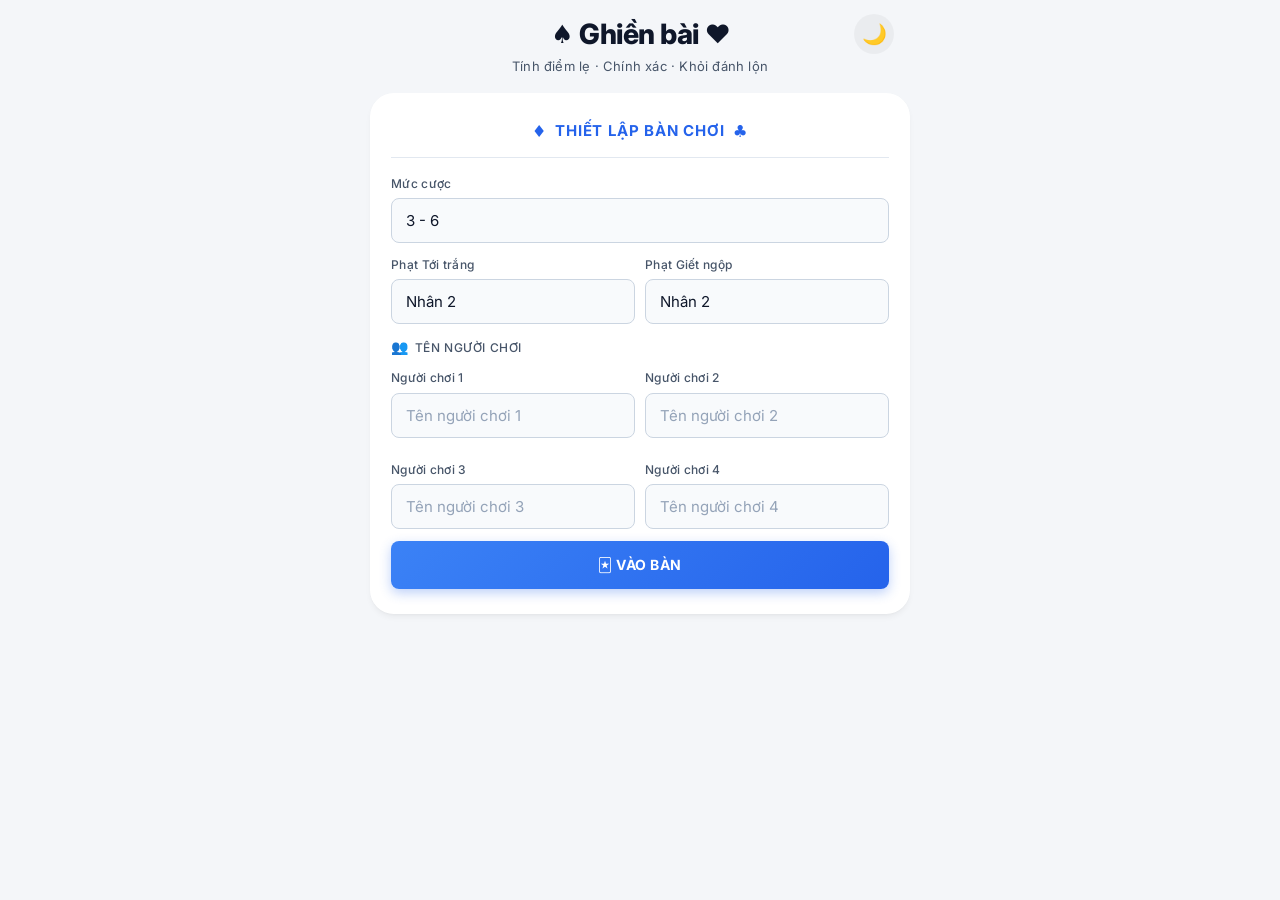
==== html/tienlen.html @ 28b3e419 "tai cau truc du an" ====
<!DOCTYPE html>
<html lang="vi">

<head>
    <meta charset="UTF-8">
    <meta name="viewport" content="width=device-width, initial-scale=1.0, maximum-scale=1.0, user-scalable=no">
    <meta name="description"
        content="Tiến Lên Score — Ứng dụng tính điểm Tiến Lên miền Nam nhanh, chính xác. Giao diện Material Design.">
    <meta name="theme-color" content="#f8f9fa">
    <meta name="apple-mobile-web-app-status-bar-style" content="default">
    <title>♠ Ghiền bài ♠</title>
    <!-- Google Fonts: Roboto -->
    <link rel="preconnect" href="https://fonts.googleapis.com">
    <link rel="preconnect" href="https://fonts.gstatic.com" crossorigin>
    <link href="https://fonts.googleapis.com/css2?family=Roboto:wght@400;500;700;900&display=swap" rel="stylesheet">
    <link rel="stylesheet" href="../css/style-tienlen.css">
</head>

<body>

    <!-- ===== TOAST NOTIFICATION CONTAINER ===== -->
    <div id="toastContainer" class="toast-container"></div>

    <!-- ===== STICKY MINI SCOREBOARD ===== -->
    <div id="miniScoreboard" class="mini-scoreboard hidden-mini">
        <div class="mini-score-inner" id="miniScoreInner"></div>
    </div>

    <main class="app">

        <!-- ===== HEADER ===== -->
        <header class="header">
            <div class="header-row">
                <h1>
                    <span class="logo-icon">♠️</span>
                    <span class="title-text">Ghiền bài</span>
                    <span class="logo-icon">♥️</span>
                </h1>
                <button id="themeToggle" class="theme-toggle-btn" aria-label="Đổi theme">
                    <span class="theme-icon">🌙</span>
                </button>
            </div>
            <p>Tính điểm lẹ · Chính xác · Khỏi đánh lộn</p>
        </header>

        <!-- ============================================
         TAB 1: THIẾT LẬP BÀN CHƠI
         ============================================ -->
        <div id="tabSetup" class="tab-panel active">
            <section class="card">
                <h2 class="card-title">
                    <span class="icon">♦️</span>
                    Thiết lập bàn chơi
                    <span class="icon">♣️</span>
                </h2>

                <!-- Mức cược -->
                <div class="form-group">
                    <label>Mức cược</label>
                    <select id="betSelect">
                        <option value="3-6">3 - 6</option>
                        <option value="4-8">4 - 8</option>
                        <option value="5-10">5 - 10</option>
                        <option value="10-20">10 - 20</option>
                        <option value="20-40">20 - 40</option>
                        <option value="custom">Tùy chỉnh</option>
                    </select>
                </div>

                <!-- Custom bet inputs -->
                <div id="customBetBox" class="custom-bet-box hidden">
                    <div class="input-grid">
                        <div class="form-group">
                            <label>Điểm thấp</label>
                            <input type="number" id="lowBetInput" placeholder="Ví dụ: 5">
                        </div>
                        <div class="form-group">
                            <label>Điểm cao</label>
                            <input type="number" id="highBetInput" placeholder="Ví dụ: 10">
                        </div>
                    </div>
                </div>

                <!-- Hệ số phạt -->
                <div class="input-grid">
                    <div class="form-group">
                        <label>Phạt Tới trắng</label>
                        <select id="toiTrangMultiplierSelect">
                            <option value="1">Nhân 1</option>
                            <option value="2" selected>Nhân 2</option>
                        </select>
                    </div>
                    <div class="form-group">
                        <label>Phạt Giết ngộp</label>
                        <select id="gietMultiplierSelect">
                            <option value="1">Nhân 1</option>
                            <option value="2" selected>Nhân 2</option>
                        </select>
                    </div>
                </div>

                <!-- Tên người chơi -->
                <div class="section-label">
                    <span class="icon">👥</span> Tên người chơi
                </div>
                <div class="player-inputs">
                    <div class="form-group">
                        <label>Người chơi 1</label>
                        <input type="text" id="player1" placeholder="Tên người chơi 1">
                    </div>
                    <div class="form-group">
                        <label>Người chơi 2</label>
                        <input type="text" id="player2" placeholder="Tên người chơi 2">
                    </div>
                    <div class="form-group">
                        <label>Người chơi 3</label>
                        <input type="text" id="player3" placeholder="Tên người chơi 3">
                    </div>
                    <div class="form-group">
                        <label>Người chơi 4</label>
                        <input type="text" id="player4" placeholder="Tên người chơi 4">
                    </div>
                </div>

                <button id="startBtn" class="btn main-btn">🃏 Vào Bàn</button>
            </section>
        </div>

        <!-- ============================================
         TAB 2: GHI ĐIỂM & CHẶT CHÉM
         ============================================ -->
        <div id="tabGame" class="tab-panel">

            <!-- Bảng tổng điểm -->
            <section class="card" id="scoreSection">
                <div class="score-header">
                    <h2 class="card-title">
                        <span class="icon">🏆</span> Bảng Tổng Điểm
                    </h2>
                    <div class="score-header-actions" style="display: flex; gap: 8px; align-items: center;">
                        <span id="currentBetText" class="bet-badge"></span>
                        <button class="icon-btn settings-btn" onclick="openModal('modalSettings')"
                            aria-label="Cài đặt điểm"
                            style="background:none;border:none;font-size:20px;cursor:pointer;">⚙️</button>
                    </div>
                </div>
                <div id="scoreBoard" class="score-board"></div>
                <div class="total-score">
                    Quỹ bàn (Check lỗi): <span id="totalScoreText">0</span>
                </div>
            </section>

            <!-- Chọn thứ hạng -->
            <section class="card" id="gameSection">
                <h2 class="card-title">
                    <span class="icon">🎯</span> Chọn kết quả
                </h2>
                <div id="rankArea" class="rank-area"></div>

                <!-- Tùy chọn chặt chém (Quick Actions) -->
                <div class="quick-actions-row">
                    <button type="button" class="btn quick-btn" onclick="openModal('modalCut')">🗡️ Chặt</button>
                    <button type="button" class="btn quick-btn" onclick="openModal('modalRotten')">💩 Thúi</button>
                    <button type="button" class="btn quick-btn" onclick="openModal('modalStack')">⚡ Chồng</button>
                </div>

                <div class="action-lists-container">
                    <div id="pigList" class="action-list"></div>
                    <div id="rottenPigList" class="action-list"></div>
                    <div id="stackList" class="action-list"></div>
                </div>

                <!-- Nút hành động chính -->
                <div class="main-actions">
                    <button id="calculateBtn" class="btn main-btn">✅ Chốt Bàn Này</button>
                    <button id="clearRoundBtn" class="btn light-btn">🔄 Xóa làm lại</button>
                </div>
            </section>
        </div>

        <!-- ============================================
         TAB 3: LỊCH SỬ & THỐNG KÊ
         ============================================ -->
        <div id="tabHistory" class="tab-panel">
            <section class="card">
                <h2 class="card-title">
                    <span class="icon">📊</span> Lịch sử & Thống kê
                </h2>

                <!-- Stats summary -->
                <div id="statsSummary" class="stats-summary">
                    <div class="stat-item">
                        <div class="stat-value" id="statsRounds">0</div>
                        <div class="stat-label">Ván đã chơi</div>
                    </div>
                    <div class="stat-item">
                        <div class="stat-value" id="statsTotal">0</div>
                        <div class="stat-label">Quỹ bàn</div>
                    </div>
                </div>

                <div id="historyList"></div>
            </section>

            <!-- Nút kết thúc ván -->
            <button id="resetBtn" class="btn danger-btn">⚠️ Kết thúc — Chơi lại từ đầu</button>
        </div>

    </main>

    <!-- ============================================
         MODALS
         ============================================ -->
    <!-- Modal Chặt Heo -->
    <div id="modalCut" class="modal-overlay" onclick="closeModalOutside(event, 'modalCut')">
        <div class="modal-content">
            <div class="modal-header">
                <h3>🗡️ Chặt heo</h3>
                <button class="close-modal-btn" onclick="closeModal('modalCut')">&times;</button>
            </div>
            <div class="modal-body">
                <div class="form-group">
                    <label>Người chặt</label>
                    <select id="cutterSelect"></select>
                </div>
                <div class="form-group">
                    <label>Người bị chặt</label>
                    <select id="victimSelect"></select>
                </div>
                <div class="form-group">
                    <label>Loại heo bị chặt</label>
                    <select id="pigTypeSelect">
                        <option value="black">Heo đen</option>
                        <option value="red">Heo đỏ</option>
                    </select>
                </div>
                <button id="addPigBtn" class="btn action-btn">Thêm chặt heo</button>
            </div>
        </div>
    </div>

    <!-- Modal Thúi Heo -->
    <div id="modalRotten" class="modal-overlay" onclick="closeModalOutside(event, 'modalRotten')">
        <div class="modal-content">
            <div class="modal-header">
                <h3>💩 Thúi heo</h3>
                <button class="close-modal-btn" onclick="closeModal('modalRotten')">&times;</button>
            </div>
            <div class="modal-body">
                <div class="input-grid">
                    <div class="form-group">
                        <label>Người ăn tiền</label>
                        <select id="rottenWinnerSelect"></select>
                    </div>
                    <div class="form-group">
                        <label>Người thúi</label>
                        <select id="rottenVictimSelect"></select>
                    </div>
                </div>
                <div class="input-grid" style="grid-template-columns: repeat(3, 1fr);">
                    <div class="form-group">
                        <label>Heo đen</label>
                        <select id="rottenBlackInput">
                            <option value="0">0</option>
                            <option value="1">1</option>
                            <option value="2">2</option>
                            <option value="3">3</option>
                            <option value="4">4</option>
                        </select>
                    </div>
                    <div class="form-group">
                        <label>Heo đỏ</label>
                        <select id="rottenRedInput">
                            <option value="0">0</option>
                            <option value="1">1</option>
                            <option value="2">2</option>
                            <option value="3">3</option>
                            <option value="4">4</option>
                        </select>
                    </div>
                    <div class="form-group">
                        <label>3 đôi thông</label>
                        <select id="rottenTriplePairInput">
                            <option value="0">0</option>
                            <option value="1">1</option>
                            <option value="2">2</option>
                            <option value="3">3</option>
                            <option value="4">4</option>
                        </select>
                    </div>
                </div>
                <button id="addRottenPigBtn" class="btn action-btn">Thêm thúi heo</button>
            </div>
        </div>
    </div>

    <!-- Modal Chặt Chồng -->
    <div id="modalStack" class="modal-overlay" onclick="closeModalOutside(event, 'modalStack')">
        <div class="modal-content">
            <div class="modal-header">
                <h3>⚡ Chặt chồng</h3>
                <button class="close-modal-btn" onclick="closeModal('modalStack')">&times;</button>
            </div>
            <div class="modal-body">
                <div class="form-group">
                    <label>Người chồng</label>
                    <select id="stackerSelect"></select>
                </div>
                <div class="form-group">
                    <label>Người bị chồng (nạn nhân cũ)</label>
                    <select id="stackVictimSelect"></select>
                </div>
                <button id="addStackBtn" class="btn action-btn">Thêm chặt chồng</button>
            </div>
        </div>
    </div>

    <!-- Modal Cài Đặt (Đổi cược, Cộng trừ điểm) -->
    <div id="modalSettings" class="modal-overlay" onclick="closeModalOutside(event, 'modalSettings')">
        <div class="modal-content">
            <div class="modal-header">
                <h3>⚙️ Tùy chỉnh ván đấu</h3>
                <button class="close-modal-btn" onclick="closeModal('modalSettings')">&times;</button>
            </div>
            <div class="modal-body">
                <!-- Thay đổi mức cược -->
                <div class="bet-changer-title">💰 Thay đổi mức cược</div>
                <div class="bet-changer-grid">
                    <div class="form-group">
                        <select id="ingameBetSelect">
                            <option value="3-6">3 - 6</option>
                            <option value="4-8">4 - 8</option>
                            <option value="5-10">5 - 10</option>
                            <option value="10-20">10 - 20</option>
                            <option value="20-40">20 - 40</option>
                            <option value="custom">Tùy chỉnh</option>
                        </select>
                    </div>
                    <button id="ingameBetApplyBtn" class="bet-change-btn">Áp dụng</button>
                </div>
                <div id="ingameCustomBetBox" class="custom-bet-box hidden">
                    <div class="input-grid">
                        <div class="form-group">
                            <label>Điểm thấp</label>
                            <input type="number" id="ingameLowBet" placeholder="Ví dụ: 5">
                        </div>
                        <div class="form-group">
                            <label>Điểm cao</label>
                            <input type="number" id="ingameHighBet" placeholder="Ví dụ: 10">
                        </div>
                    </div>
                </div>

                <hr class="divider">

                <!-- Cộng/Trừ điểm thủ công -->
                <div class="bet-changer-title">🔢 Cộng/Trừ điểm thủ công</div>
                <div class="input-grid">
                    <div class="form-group">
                        <label>Người chơi</label>
                        <select id="manualPlayerSelect"></select>
                    </div>
                    <div class="form-group">
                        <label>Số điểm (+ hoặc -)</label>
                        <input type="number" id="manualPointInput" placeholder="VD: 5 hoặc -5">
                    </div>
                </div>
                <button id="manualAdjustBtn" class="btn action-btn">Cập nhật điểm</button>
            </div>
        </div>
    </div>

    <!-- ===== BOTTOM NAVIGATION ===== -->
    <nav id="bottomNav" class="bottom-nav">
        <div class="nav-inner">
            <button class="nav-tab" data-tab="tabSetup" id="navSetup">
                <span class="nav-icon">⚙️</span>
                <span class="nav-label">Thiết lập</span>
            </button>
            <button class="nav-tab active" data-tab="tabGame" id="navGame">
                <span class="nav-icon">🎮</span>
                <span class="nav-label">Ghi điểm</span>
            </button>
            <button class="nav-tab" data-tab="tabHistory" id="navHistory">
                <span class="nav-icon">📊</span>
                <span class="nav-label">Lịch sử</span>
            </button>
        </div>
    </nav>

    <!-- Hidden message box for backwards compatibility -->
    <div id="messageBox" class="message-box"></div>

    <!-- ===== SCRIPTS ===== -->
    <script src="../js/script-tienlen.js"></script>
</body>

</html>
---- css/style-tienlen.css ----
﻿@import url('https://fonts.googleapis.com/css2?family=Inter:wght@400;500;600;700;800&display=swap');

/* ========================================================
   THEME: PREMIUM GLASSMORPHISM & GRADIENTS
   ======================================================== */

/* =========================================================
   CSS CUSTOM PROPERTIES â€” LIGHT MODE (Default)
   ========================================================= */
:root {
    /* === Premium Accent Colors === */
    --blue: #2563eb;
    --blue-rgb: 37, 99, 235;
    --green: #10b981;
    --green-rgb: 16, 185, 129;
    --red: #ef4444;
    --red-rgb: 239, 68, 68;
    --yellow: #f59e0b;
    --yellow-rgb: 245, 158, 11;

    /* === Gradients === */
    --gradient-primary: linear-gradient(135deg, #3b82f6 0%, #2563eb 100%);
    --gradient-success: linear-gradient(135deg, #34d399 0%, #10b981 100%);
    --gradient-danger: linear-gradient(135deg, #f87171 0%, #ef4444 100%);
    --gradient-warning: linear-gradient(135deg, #fbbf24 0%, #f59e0b 100%);

    /* === Surfaces â€” Light Mode === */
    --bg-body: #f4f6f9;
    --bg-card: #ffffff;
    --bg-input: #f8fafc;
    --bg-elevated: #ffffff;
    --bg-hover: rgba(0, 0, 0, 0.04);
    --bg-glass: rgba(255, 255, 255, 0.85);

    /* === Text â€” Light Mode === */
    --text-primary: #0f172a;
    --text-secondary: #475569;
    --text-muted: #94a3b8;
    --text-on-primary: #ffffff;

    /* === Borders â€” Light Mode === */
    --border-subtle: #e2e8f0;
    --border-default: #cbd5e1;
    --border-card: #94a3b8;
    --border-glass: rgba(255, 255, 255, 0.6);

    /* === Shadows â€” Light Mode (Multi-layered) === */
    --shadow-card: 0 4px 6px -1px rgba(0, 0, 0, 0.05), 0 2px 4px -2px rgba(0, 0, 0, 0.05);
    --shadow-card-hover: 0 10px 15px -3px rgba(0, 0, 0, 0.08), 0 4px 6px -4px rgba(0, 0, 0, 0.05);
    --shadow-elevated: 0 20px 25px -5px rgba(0, 0, 0, 0.1), 0 8px 10px -6px rgba(0, 0, 0, 0.1);
    --shadow-nav: 0 -4px 6px -1px rgba(0, 0, 0, 0.05);

    /* === Spacing & Radius === */
    --radius-xl: 24px;
    --radius-lg: 16px;
    --radius-md: 12px;
    --radius-sm: 8px;
    --radius-pill: 9999px;

    /* === Motion === */
    --transition: 0.25s cubic-bezier(0.16, 1, 0.3, 1);
    --transition-theme: 0.5s cubic-bezier(0.16, 1, 0.3, 1);
    --bounce: 0.5s cubic-bezier(0.34, 1.56, 0.64, 1);

    /* === Navigation === */
    --nav-height: 64px;
}

/* =========================================================
   CSS CUSTOM PROPERTIES â€” DARK MODE
   ========================================================= */
[data-theme="dark"] {
    --bg-body: #000000;
    --bg-card: rgba(20, 20, 20, 0.7);
    --bg-input: rgba(30, 30, 30, 0.6);
    --bg-elevated: rgba(26, 26, 26, 0.9);
    --bg-hover: rgba(255, 255, 255, 0.06);
    --bg-glass: rgba(0, 0, 0, 0.75);

    --text-primary: #f8fafc;
    --text-secondary: #94a3b8;
    --text-muted: #64748b;
    --text-on-primary: #ffffff;

    --border-subtle: rgba(255, 255, 255, 0.08);
    --border-default: rgba(255, 255, 255, 0.15);
    --border-card: rgba(255, 255, 255, 0.35);
    --border-glass: rgba(255, 255, 255, 0.15);

    --shadow-card: 0 4px 6px -1px rgba(0, 0, 0, 0.7), 0 2px 4px -2px rgba(0, 0, 0, 0.7);
    --shadow-card-hover: 0 10px 15px -3px rgba(0, 0, 0, 0.8), 0 4px 6px -4px rgba(0, 0, 0, 0.8);
    --shadow-elevated: 0 20px 25px -5px rgba(0, 0, 0, 0.8), 0 8px 10px -6px rgba(0, 0, 0, 0.8);
    --shadow-nav: 0 -4px 6px -1px rgba(0, 0, 0, 0.6);
}

/* =========================================================
   RESET & BASE
   ========================================================= */
*,
*::before,
*::after {
    margin: 0;
    padding: 0;
    box-sizing: border-box;
}

html {
    scroll-behavior: smooth;
    -webkit-tap-highlight-color: transparent;
}

body {
    font-family: 'Inter', system-ui, -apple-system, sans-serif;
    background-color: var(--bg-body);
    color: var(--text-primary);
    min-height: 100vh;
    min-height: 100dvh;
    line-height: 1.6;
    overflow-x: hidden;
    position: relative;
    transition: background-color var(--transition-theme), color var(--transition-theme);
}

/* =========================================================
   MAIN APP CONTAINER
   ========================================================= */
.app {
    position: relative;
    z-index: 1;
    max-width: 520px;
    margin: 0 auto;
    padding: 0 16px;
    padding-bottom: calc(var(--nav-height) + 20px);
}

/* =========================================================
   HEADER
   ========================================================= */
.header {
    text-align: center;
    padding: 16px 16px;
    position: relative;
}

.header-row {
    display: flex;
    align-items: center;
    justify-content: center;
    position: relative;
}

.header h1 {
    font-size: clamp(20px, 5vw, 24px);
    font-weight: 800;
    letter-spacing: -0.5px;
    color: var(--text-primary);
    display: flex;
    align-items: center;
    justify-content: center;
    gap: 6px;
    line-height: 1.3;
    transition: color var(--transition-theme);
}

.header h1 .logo-icon {
    font-size: 0.9em;
}

.header h1 .title-text {
    color: var(--text-primary);
}

.header p {
    font-size: clamp(11px, 2.8vw, 13px);
    color: var(--text-secondary);
    margin-top: 4px;
    letter-spacing: 0.2px;
    transition: color var(--transition-theme);
}

/* --- Theme Toggle Button --- */
.theme-toggle-btn {
    position: absolute;
    right: 0;
    top: 50%;
    transform: translateY(-50%);
    width: 40px;
    height: 40px;
    border-radius: 50%;
    border: none;
    background: var(--bg-hover);
    cursor: pointer;
    display: flex;
    align-items: center;
    justify-content: center;
    transition: background-color var(--transition), transform var(--transition);
    -webkit-tap-highlight-color: transparent;
}

.theme-toggle-btn:hover {
    background: rgba(0, 0, 0, 0.08);
}

[data-theme="dark"] .theme-toggle-btn:hover {
    background: rgba(255, 255, 255, 0.10);
}

.theme-toggle-btn:active {
    transform: translateY(-50%) scale(0.90);
}

.theme-icon {
    font-size: 20px;
    line-height: 1;
}

/* =========================================================
   TAB PANELS
   ========================================================= */
.tab-panel {
    display: none;
    animation: tabFadeIn 0.3s ease-out both;
}

.tab-panel.active {
    display: block;
}

@keyframes tabFadeIn {
    from {
        opacity: 0;
        transform: translateY(8px);
    }

    to {
        opacity: 1;
        transform: translateY(0);
    }
}

/* =========================================================
   CARDS â€” Material Elevation
   ========================================================= */
.card {
    background: var(--bg-card);
    backdrop-filter: blur(16px);
    -webkit-backdrop-filter: blur(16px);
    border: 1px solid var(--border-glass);
    border-radius: var(--radius-xl);
    padding: 20px 16px;
    margin-bottom: 16px;
    box-shadow: var(--shadow-card);
    transition: background-color var(--transition-theme),
        border-color var(--transition-theme),
        box-shadow var(--transition),
        transform var(--transition);
}

.card:hover {
    box-shadow: var(--shadow-card-hover);
}

.card-title {
    font-size: clamp(13px, 3.5vw, 15px);
    color: var(--blue);
    margin-bottom: 16px;
    font-weight: 700;
    text-transform: uppercase;
    text-align: center;
    letter-spacing: 0.8px;
    border-bottom: 1px solid var(--border-subtle);
    padding-bottom: 12px;
    display: flex;
    align-items: center;
    justify-content: center;
    gap: 8px;
    transition: color var(--transition-theme), border-color var(--transition-theme);
}

.card-title .icon {
    font-size: 1.1em;
}

/* --- Section titles inside cards --- */
.section-label {
    font-size: 12px;
    font-weight: 500;
    color: var(--text-secondary);
    text-transform: uppercase;
    letter-spacing: 0.6px;
    margin-bottom: 10px;
    display: flex;
    align-items: center;
    gap: 6px;
    transition: color var(--transition-theme);
}

.section-label .icon {
    font-size: 14px;
}

/* =========================================================
   FORM CONTROLS â€” Clean & Minimal
   ========================================================= */
.form-group {
    display: flex;
    flex-direction: column;
    gap: 5px;
    margin-bottom: 12px;
    width: 100%;
}

label {
    font-size: 12px;
    font-weight: 500;
    color: var(--text-secondary);
    letter-spacing: 0.3px;
    transition: color var(--transition-theme);
}

input,
select {
    width: 100%;
    padding: 12px 14px;
    border: 1px solid var(--border-default);
    border-radius: var(--radius-sm);
    font-size: 15px;
    font-family: inherit;
    background: var(--bg-input);
    color: var(--text-primary);
    outline: none;
    transition: all var(--transition), background-color var(--transition-theme),
        color var(--transition-theme), border-color var(--transition-theme);
    -webkit-appearance: none;
    appearance: none;
}

option {
    background-color: var(--bg-card);
    color: var(--text-primary);
}

input:focus,
select:focus {
    border-color: var(--blue);
    box-shadow: 0 0 0 4px rgba(var(--blue-rgb), 0.15), 0 4px 12px rgba(0, 0, 0, 0.05);
    transform: translateY(-1px);
}

input::placeholder {
    color: var(--text-muted);
}

.input-grid {
    display: grid;
    gap: 10px;
    grid-template-columns: 1fr 1fr;
}

.player-inputs {
    display: grid;
    gap: 10px;
    grid-template-columns: 1fr 1fr;
    margin-top: 4px;
}

.hidden {
    display: none !important;
}

/* =========================================================
   BUTTON SYSTEM â€” Material Flat Buttons
   ========================================================= */
.btn {
    width: 100%;
    border: none;
    border-radius: var(--radius-sm);
    padding: 13px 16px;
    font-size: 14px;
    font-weight: 700;
    font-family: inherit;
    cursor: pointer;
    transition: all var(--transition);
    text-transform: uppercase;
    letter-spacing: 0.5px;
    position: relative;
    overflow: hidden;
    min-height: 48px;
    display: flex;
    align-items: center;
    justify-content: center;
    gap: 6px;
}

/* Material press effect */
.btn:active {
    transform: scale(0.98);
    opacity: 0.85;
}

/* Main Button â€” Premium Gradient */
.main-btn {
    background: var(--gradient-primary);
    color: #fff;
    box-shadow: 0 4px 12px rgba(var(--blue-rgb), 0.3);
    border: none;
}

.main-btn:hover {
    box-shadow: 0 6px 16px rgba(var(--blue-rgb), 0.4);
    transform: translateY(-2px);
}

.main-btn:active {
    transform: translateY(0) scale(0.98);
}

/* Action Button â€” Success Gradient */
.action-btn {
    background: var(--gradient-success);
    color: #fff;
    border: none;
    padding: 11px;
    margin-top: 5px;
    font-size: 13px;
    min-height: 42px;
    box-shadow: 0 4px 12px rgba(var(--green-rgb), 0.25);
    transition: all var(--transition);
}

.action-btn:hover {
    box-shadow: 0 6px 16px rgba(var(--green-rgb), 0.35);
    transform: translateY(-2px);
}

.action-btn:active {
    transform: translateY(0) scale(0.98);
}

/* Light Button â€” Ghost */
.light-btn {
    background: var(--bg-hover);
    color: var(--text-secondary);
    border: 1px solid var(--border-subtle);
    transition: all var(--transition), background-color var(--transition-theme),
        border-color var(--transition-theme), color var(--transition-theme);
}

.light-btn:hover {
    background: rgba(0, 0, 0, 0.06);
    color: var(--text-primary);
}

[data-theme="dark"] .light-btn:hover {
    background: rgba(255, 255, 255, 0.08);
}

/* Warning Button â€” Gradient */
.warning-btn {
    background: var(--gradient-warning);
    color: #fff;
    border: none;
    padding: 11px;
    box-shadow: 0 4px 12px rgba(var(--yellow-rgb), 0.3);
}

.warning-btn:hover {
    box-shadow: 0 6px 16px rgba(var(--yellow-rgb), 0.4);
    transform: translateY(-2px);
}

.warning-btn:active {
    transform: translateY(0) scale(0.98);
}

/* Danger Button â€” Gradient */
.danger-btn {
    background: var(--gradient-danger);
    color: #fff;
    border: none;
    box-shadow: 0 4px 12px rgba(var(--red-rgb), 0.3);
}

.danger-btn:hover {
    box-shadow: 0 6px 16px rgba(var(--red-rgb), 0.4);
    transform: translateY(-2px);
}

.danger-btn:active {
    transform: translateY(0) scale(0.98);
}

/* =========================================================
   BOTTOM NAVIGATION â€” Material Bottom Nav
   ========================================================= */
.bottom-nav {
    position: fixed;
    bottom: 0;
    left: 0;
    right: 0;
    z-index: 1000;
    background: var(--bg-glass);
    backdrop-filter: blur(20px);
    -webkit-backdrop-filter: blur(20px);
    border-top: 1px solid var(--border-glass);
    display: none;
    height: var(--nav-height);
    padding-bottom: env(safe-area-inset-bottom, 0px);
    box-shadow: var(--shadow-nav);
    transition: background-color var(--transition-theme),
        border-color var(--transition-theme),
        box-shadow var(--transition-theme);
}

.bottom-nav.visible {
    display: flex;
    flex-direction: column;
}

.bottom-nav .nav-inner {
    display: flex;
    justify-content: space-around;
    align-items: center;
    height: 100%;
    max-width: 520px;
    margin: 0 auto;
    padding: 0 8px;
}

.nav-tab {
    display: flex;
    flex-direction: column;
    align-items: center;
    justify-content: center;
    gap: 2px;
    padding: 8px 20px;
    border: none;
    background: transparent;
    color: var(--text-muted);
    font-family: inherit;
    font-size: 11px;
    font-weight: 500;
    letter-spacing: 0.3px;
    cursor: pointer;
    transition: all var(--transition), color var(--transition-theme);
    position: relative;
    border-radius: var(--radius-md);
    min-width: 72px;
    -webkit-tap-highlight-color: transparent;
}

.nav-tab .nav-icon {
    font-size: 20px;
    transition: transform var(--bounce);
    line-height: 1;
}

.nav-tab .nav-label {
    text-transform: uppercase;
    transition: color var(--transition-theme);
}

.nav-tab:active {
    transform: scale(0.92);
}

.nav-tab.active {
    color: var(--blue);
    font-weight: 700;
}

.nav-tab.active .nav-icon {
    transform: scale(1.1);
}

/* Active indicator â€” Material style */
.nav-tab::before {
    content: '';
    position: absolute;
    top: 4px;
    left: 50%;
    transform: translateX(-50%) scaleX(0);
    width: 32px;
    height: 3px;
    background: var(--blue);
    border-radius: 3px;
    transition: transform var(--bounce);
}

.nav-tab.active::before {
    transform: translateX(-50%) scaleX(1);
}

/* =========================================================
   SCOREBOARD
   ========================================================= */
.score-header {
    display: flex;
    justify-content: space-between;
    align-items: center;
    margin-bottom: 14px;
    flex-wrap: wrap;
    gap: 8px;
}

.score-header .card-title {
    border: none;
    margin: 0;
    padding: 0;
    flex: 1;
    text-align: left;
    justify-content: flex-start;
}

.bet-badge {
    background: rgba(var(--blue-rgb), 0.08);
    color: var(--blue);
    border: 1px solid rgba(var(--blue-rgb), 0.20);
    font-weight: 700;
    padding: 5px 14px;
    border-radius: var(--radius-pill);
    font-size: 11px;
    letter-spacing: 0.3px;
    white-space: nowrap;
    transition: background-color var(--transition-theme), border-color var(--transition-theme);
}

.score-board {
    display: grid;
    grid-template-columns: repeat(2, 1fr);
    gap: 10px;
}

.player-score {
    background: var(--bg-elevated);
    border-radius: var(--radius-md);
    padding: 14px 10px;
    text-align: center;
    border: 1px solid var(--border-subtle);
    transition: all var(--transition), background-color var(--transition-theme),
        border-color var(--transition-theme);
    position: relative;
    overflow: hidden;
}

.player-score:hover {
    transform: translateY(-2px);
    box-shadow: var(--shadow-elevated);
}

.player-score .name {
    font-weight: 500;
    font-size: 11px;
    margin-bottom: 4px;
    color: var(--text-secondary);
    text-transform: uppercase;
    letter-spacing: 0.3px;
    white-space: nowrap;
    overflow: hidden;
    text-overflow: ellipsis;
    transition: color var(--transition-theme);
}

.player-score .point {
    font-size: clamp(24px, 7vw, 32px);
    font-weight: 900;
    transition: all 0.3s ease;
    font-variant-numeric: tabular-nums;
}

/* Score Pop Animation */
@keyframes scorePop {
    0% {
        transform: scale(1);
    }

    30% {
        transform: scale(1.15);
    }

    100% {
        transform: scale(1);
    }
}

@keyframes scoreFlashGreen {
    0% {
        background-color: rgba(var(--green-rgb), 0.15);
    }

    100% {
        background-color: transparent;
    }
}

@keyframes scoreFlashRed {
    0% {
        background-color: rgba(var(--red-rgb), 0.15);
    }

    100% {
        background-color: transparent;
    }
}

.player-score.score-pop .point {
    animation: scorePop 0.4s ease-out;
}

.player-score.flash-green {
    animation: scoreFlashGreen 0.5s ease-out;
}

.player-score.flash-red {
    animation: scoreFlashRed 0.5s ease-out;
}

/* Score Colors */
.text-win {
    color: var(--green);
}

.text-lose {
    color: var(--red);
}

.text-neutral {
    color: var(--text-muted);
}

.total-score {
    text-align: center;
    font-size: 12px;
    font-weight: 500;
    color: var(--text-muted);
    margin-top: 12px;
    padding-top: 10px;
    border-top: 1px solid var(--border-subtle);
    letter-spacing: 0.2px;
    transition: color var(--transition-theme), border-color var(--transition-theme);
}

/* =========================================================
   RANK AREA â€” 1 Player Per Row, Mobile-Optimized
   ========================================================= */
.hint {
    color: var(--text-secondary);
    font-size: 13px;
    text-align: center;
    margin-bottom: 14px;
    font-weight: 400;
    transition: color var(--transition-theme);
}

.rank-area {
    display: flex;
    flex-direction: column;
    gap: 10px;
}

.player-card {
    background: var(--bg-elevated);
    border-radius: var(--radius-md);
    padding: 14px;
    border: 1px solid var(--border-card);
    transition: border-color var(--transition), box-shadow var(--transition),
        background-color var(--transition-theme);
}

/* Removed player colors */

.player-card:hover {
    box-shadow: 0 2px 8px rgba(0, 0, 0, 0.06);
}

[data-theme="dark"] .player-card:hover {
    box-shadow: 0 2px 8px rgba(0, 0, 0, 0.20);
}

.player-name {
    font-weight: 700;
    font-size: 13px;
    margin-bottom: 10px;
    color: var(--text-primary);
    text-transform: uppercase;
    letter-spacing: 0.4px;
    white-space: nowrap;
    overflow: hidden;
    text-overflow: ellipsis;
    transition: color var(--transition-theme);
    display: flex;
    align-items: center;
}

.player-number {
    display: inline-flex;
    align-items: center;
    justify-content: center;
    width: 22px;
    height: 22px;
    background: var(--bg-hover);
    color: var(--text-secondary);
    border: 1px solid var(--border-default);
    border-radius: 50%;
    font-size: 11px;
    margin-right: 8px;
    font-weight: 800;
    flex-shrink: 0;
}

/* Main rank buttons: 4 columns */
.rank-buttons-main {
    display: grid;
    grid-template-columns: repeat(4, 1fr);
    gap: 6px;
    margin-bottom: 6px;
}

/* Extra rank buttons: 3 columns */
.rank-buttons-extra {
    display: grid;
    grid-template-columns: repeat(3, 1fr);
    gap: 6px;
}

.rank-btn {
    background: var(--bg-card);
    border: 1.5px solid var(--border-default);
    color: var(--text-secondary);
    border-radius: var(--radius-sm);
    padding: 10px 4px;
    font-size: 12px;
    font-weight: 500;
    font-family: inherit;
    cursor: pointer;
    transition: all var(--transition), background-color var(--transition-theme),
        color var(--transition-theme), border-color var(--transition-theme);
    text-align: center;
    position: relative;
    overflow: hidden;
    line-height: 1.2;
    min-height: 42px;
    display: flex;
    align-items: center;
    justify-content: center;
}

.rank-btn:hover {
    background: var(--bg-hover);
    color: var(--text-primary);
}

/* Material press */
.rank-btn:active {
    transform: scale(0.96);
}

/* --- Active States â€” Material Tinted Fill --- */

/* Nháº¥t, NhĂ¬, Ba â†’ Google Green tint */
.rank-btn.active {
    background: rgba(var(--green-rgb), 0.10);
    color: var(--green);
    border-color: var(--green);
    font-weight: 700;
}

[data-theme="dark"] .rank-btn.active {
    background: rgba(var(--green-rgb), 0.15);
}

/* Bá»‹ Giáº¿t â†’ Google Red tint */
.bi-giet-btn.active {
    background: rgba(var(--red-rgb), 0.10);
    color: var(--red);
    border-color: var(--red);
    font-weight: 700;
}

[data-theme="dark"] .bi-giet-btn.active {
    background: rgba(var(--red-rgb), 0.15);
}

/* HĂ²a â†’ Google Blue tint */
.hoa-btn.active {
    background: rgba(var(--blue-rgb), 0.08);
    color: var(--blue);
    border-color: var(--blue);
    font-weight: 700;
}

[data-theme="dark"] .hoa-btn.active {
    background: rgba(var(--blue-rgb), 0.15);
}

/* Tá»›i tráº¯ng â€” subtle yellow */
.toi-trang-btn {
    border-color: var(--border-default);
    color: var(--text-muted);
}

.toi-trang-btn:hover {
    color: #e37400;
    border-color: rgba(var(--yellow-rgb), 0.40);
    background: rgba(var(--yellow-rgb), 0.04);
}

/* Tá»›i tráº¯ng Active â€” Google Yellow tint */
.toi-trang-btn.active-gold {
    background: rgba(var(--yellow-rgb), 0.12);
    color: #e37400;
    border-color: var(--yellow);
    font-weight: 700;
}

[data-theme="dark"] .toi-trang-btn.active-gold {
    background: rgba(var(--yellow-rgb), 0.18);
    color: var(--yellow);
}

/* Legacy .rank-buttons fallback */
.rank-buttons {
    display: grid;
    grid-template-columns: repeat(4, 1fr);
    gap: 5px;
}

.rank-btn.full-width {
    grid-column: span 2;
}

/* =========================================================
   EXPANDABLE SECTIONS (DETAILS/ACCORDION)
   ========================================================= */
.extra-box {
    margin-top: 14px;
    border: 1px solid var(--border-subtle);
    border-radius: var(--radius-md);
    overflow: hidden;
    transition: border-color var(--transition-theme);
}

.extra-box>summary {
    background: var(--bg-elevated);
    padding: 13px 14px;
    font-weight: 700;
    color: var(--blue);
    cursor: pointer;
    list-style: none;
    user-select: none;
    font-size: 13px;
    transition: all var(--transition), background-color var(--transition-theme), color var(--transition-theme);
    letter-spacing: 0.2px;
    display: flex;
    align-items: center;
    gap: 8px;
}

.extra-box>summary:hover {
    background: var(--bg-hover);
}

.extra-box>summary::-webkit-details-marker {
    display: none;
}

.extra-box>summary::marker {
    content: '';
}

.extra-box>summary::after {
    content: "â–¼";
    margin-left: auto;
    font-size: 10px;
    color: var(--text-muted);
    transition: transform var(--transition), color var(--transition-theme);
}

.extra-box[open]>summary::after {
    transform: rotate(180deg);
}



.mini-box {
    border-top: 1px solid var(--border-subtle);
    background: var(--bg-card);
    transition: background-color var(--transition-theme), border-color var(--transition-theme);
}

.mini-box summary {
    padding: 14px 16px;
    font-weight: 700;
    cursor: pointer;
    list-style: none;
    color: var(--text-primary);
    font-size: 13px;
    transition: all var(--transition), color var(--transition-theme);
    display: flex;
    align-items: center;
    gap: 8px;
}

.mini-box summary::-webkit-details-marker {
    display: none;
}

.mini-box summary::marker {
    content: '';
}

.mini-box summary:hover {
    background: var(--bg-hover);
}

.mini-box summary::after {
    content: "+";
    margin-left: auto;
    color: var(--text-muted);
    font-weight: bold;
    font-size: 16px;
    transition: transform 0.3s var(--bounce), color var(--transition-theme);
}

.mini-box[open] summary::after {
    content: "âˆ’";
    transform: rotate(180deg);
}



.extra-content {
    padding: 14px 14px 16px;
    background: var(--bg-card);
    transition: background-color var(--transition-theme);
}

/* =========================================================
   ACTION LISTS
   ========================================================= */
.action-list {
    margin-top: 10px;
}

.action-empty {
    color: var(--text-muted);
    font-size: 12px;
    font-style: italic;
    text-align: center;
    padding: 6px 0;
    transition: color var(--transition-theme);
}

.action-item {
    background: var(--bg-elevated);
    border: 1px solid var(--border-subtle);
    border-radius: var(--radius-sm);
    padding: 10px 12px;
    font-size: 12px;
    margin-bottom: 6px;
    display: flex;
    justify-content: space-between;
    align-items: center;
    color: var(--text-secondary);
    transition: all var(--transition), background-color var(--transition-theme),
        border-color var(--transition-theme), color var(--transition-theme);
    animation: itemSlideIn 0.25s ease-out both;
    gap: 8px;
}

@keyframes itemSlideIn {
    from {
        opacity: 0;
        transform: translateX(-8px);
    }

    to {
        opacity: 1;
        transform: translateX(0);
    }
}

.action-item:hover {
    background: var(--bg-hover);
}

.action-item strong {
    color: var(--text-primary);
    transition: color var(--transition-theme);
}

.remove-btn {
    border: 1px solid rgba(var(--red-rgb), 0.25);
    background: rgba(var(--red-rgb), 0.06);
    color: var(--red);
    padding: 5px 12px;
    border-radius: var(--radius-sm);
    cursor: pointer;
    font-size: 11px;
    font-weight: bold;
    font-family: inherit;
    transition: all var(--transition);
    flex-shrink: 0;
    white-space: nowrap;
}

.remove-btn:hover {
    background: rgba(var(--red-rgb), 0.14);
}

.remove-btn:active {
    background: var(--red);
    color: #fff;
}

.main-actions {
    display: grid;
    gap: 10px;
    margin-top: 18px;
}

/* =========================================================
   TOAST NOTIFICATION
   ========================================================= */
.toast-container {
    position: fixed;
    top: 16px;
    left: 50%;
    transform: translateX(-50%);
    z-index: 2000;
    width: calc(100% - 32px);
    max-width: 460px;
    pointer-events: none;
    display: flex;
    flex-direction: column;
    gap: 8px;
}

.toast {
    pointer-events: auto;
    padding: 13px 18px;
    border-radius: var(--radius-sm);
    font-size: 13px;
    font-weight: 500;
    text-align: center;
    letter-spacing: 0.2px;
    animation: toastIn 0.35s var(--bounce) both;
    box-shadow: var(--shadow-elevated);
    position: relative;
    overflow: hidden;
}

.toast.toast-out {
    animation: toastOut 0.3s ease-in both;
}

@keyframes toastIn {
    from {
        opacity: 0;
        transform: translateY(-16px) scale(0.96);
    }

    to {
        opacity: 1;
        transform: translateY(0) scale(1);
    }
}

@keyframes toastOut {
    from {
        opacity: 1;
        transform: translateY(0) scale(1);
    }

    to {
        opacity: 0;
        transform: translateY(-10px) scale(0.96);
    }
}

.toast-success {
    background: var(--bg-card);
    color: var(--green);
    border: 1px solid rgba(var(--green-rgb), 0.25);
}

.toast-error {
    background: var(--bg-card);
    color: var(--red);
    border: 1px solid rgba(var(--red-rgb), 0.25);
}

.toast-warning {
    background: var(--bg-card);
    color: #e37400;
    border: 1px solid rgba(var(--yellow-rgb), 0.30);
}

[data-theme="dark"] .toast-warning {
    color: var(--yellow);
}

/* Keep old message-box for compatibility */
.message-box {
    display: none;
}

/* =========================================================
   HISTORY
   ========================================================= */
.history-item {
    background: var(--bg-elevated);
    border: 1px solid var(--border-card);
    border-radius: var(--radius-md);
    padding: 14px;
    margin-bottom: 10px;
    transition: all var(--transition), background-color var(--transition-theme),
        border-color var(--transition-theme);
}

.history-item:hover {
    box-shadow: var(--shadow-card);
}

.history-header {
    display: flex;
    justify-content: space-between;
    align-items: center;
    font-weight: 700;
    margin-bottom: 8px;
    padding-bottom: 8px;
    border-bottom: 1px solid var(--border-subtle);
    color: var(--blue);
    font-size: 13px;
    letter-spacing: 0.2px;
    transition: color var(--transition-theme), border-color var(--transition-theme);
}

.history-round-total {
    display: inline-flex;
    align-items: center;
    gap: 3px;
    font-size: 11px;
    font-weight: 700;
    padding: 3px 10px;
    border-radius: var(--radius-pill);
    background: rgba(var(--green-rgb), 0.08);
    border: 1px solid rgba(var(--green-rgb), 0.18);
    color: var(--green);
    letter-spacing: 0.2px;
}

.history-header-actions {
    display: flex;
    align-items: center;
    gap: 8px;
    flex-shrink: 0;
}

.history-delete-btn {
    width: 28px;
    height: 28px;
    border-radius: 50%;
    border: 1px solid rgba(var(--red-rgb), 0.20);
    background: rgba(var(--red-rgb), 0.04);
    color: var(--red);
    font-size: 12px;
    font-weight: 800;
    cursor: pointer;
    transition: all var(--transition);
    display: flex;
    align-items: center;
    justify-content: center;
    padding: 0;
    line-height: 1;
    opacity: 0.5;
}

.history-delete-btn:hover {
    opacity: 1;
    background: rgba(var(--red-rgb), 0.12);
    border-color: rgba(var(--red-rgb), 0.35);
    transform: scale(1.1);
}

.history-delete-btn:active {
    background: var(--red);
    color: #fff;
    transform: scale(0.9);
}

.history-player-name {
    display: flex;
    align-items: center;
}

.history-rank-badge {
    display: inline-block;
    padding: 2px 6px;
    margin-left: 6px;
    font-size: 10px;
    font-weight: 700;
    border-radius: var(--radius-sm);
    text-transform: uppercase;
    background: var(--bg-input);
    color: var(--text-secondary);
}

.history-rank-badge.rank-nhat {
    background: rgba(var(--blue-rgb), 0.1);
    color: var(--blue);
}

.history-rank-badge.rank-nhi {
    background: rgba(var(--green-rgb), 0.1);
    color: var(--green);
}

.history-rank-badge.rank-ba {
    background: rgba(var(--yellow-rgb), 0.15);
    color: #b28900;
}

.history-rank-badge.rank-bet {
    background: rgba(var(--red-rgb), 0.1);
    color: var(--red);
}

.history-rank-badge.rank-toi_trang {
    background: rgba(var(--yellow-rgb), 0.15);
    color: #b28900;
}

.history-rank-badge.rank-bi_giet {
    background: rgba(var(--red-rgb), 0.1);
    color: var(--red);
}

[data-theme="dark"] .history-rank-badge.rank-toi_trang,
[data-theme="dark"] .history-rank-badge.rank-ba {
    color: var(--yellow);
}

.history-actions-box {
    margin-bottom: 8px;
    padding: 8px;
    background: var(--bg-body);
    border-radius: var(--radius-sm);
    font-size: 12px;
    color: var(--text-secondary);
    border: 1px dashed var(--border-subtle);
}

.history-actions-box div {
    margin-bottom: 4px;
}

.history-actions-box div:last-child {
    margin-bottom: 0;
}

.history-actions-box strong {
    color: var(--text-primary);
}

.history-detail {
    font-size: 12px;
    color: var(--text-secondary);
    margin-bottom: 8px;
    line-height: 1.5;
    transition: color var(--transition-theme);
}

.history-bet-info {
    font-size: 11px;
    color: var(--blue);
    opacity: 0.7;
    margin-top: 2px;
}

.history-scores {
    display: grid;
    grid-template-columns: repeat(2, 1fr);
    gap: 5px;
}

.history-score-row {
    display: flex;
    justify-content: space-between;
    align-items: center;
    font-size: 12px;
    padding: 7px 10px;
    background: var(--bg-card);
    border-radius: var(--radius-sm);
    border: 1px solid var(--border-subtle);
    transition: background-color var(--transition-theme), border-color var(--transition-theme);
}

.history-score-row span {
    font-weight: 500;
    color: var(--text-primary);
    font-size: 11px;
    transition: color var(--transition-theme);
}

.history-score-row strong {
    font-weight: 900;
    font-variant-numeric: tabular-nums;
    font-size: 14px;
}

.history-cumulative {
    display: grid;
    grid-template-columns: repeat(4, 1fr);
    gap: 5px;
    margin-top: 8px;
    padding-top: 8px;
    border-top: 1px dashed var(--border-subtle);
    transition: border-color var(--transition-theme);
}

.history-cum-item {
    text-align: center;
    font-size: 10px;
    color: var(--text-muted);
    line-height: 1.4;
    transition: color var(--transition-theme);
}

.history-cum-item .cum-name {
    display: block;
    font-weight: 500;
    text-transform: uppercase;
    letter-spacing: 0.2px;
    margin-bottom: 2px;
    white-space: nowrap;
    overflow: hidden;
    text-overflow: ellipsis;
}

.history-cum-item .cum-point {
    font-weight: 900;
    font-size: 13px;
    font-variant-numeric: tabular-nums;
}

/* History empty state */
.history-empty {
    text-align: center;
    padding: 40px 20px;
    color: var(--text-muted);
}

.history-empty .empty-icon {
    font-size: 48px;
    margin-bottom: 12px;
    opacity: 0.3;
}

.history-empty p {
    font-size: 13px;
    font-weight: 500;
}

/* =========================================================
   BET CHANGER (in-game)
   ========================================================= */
.bet-changer {
    margin-top: 12px;
    border-top: 1px solid var(--border-subtle);
    padding-top: 12px;
}

.bet-changer-title {
    font-size: 12px;
    font-weight: 500;
    color: var(--text-secondary);
    text-transform: uppercase;
    letter-spacing: 0.4px;
    margin-bottom: 10px;
    display: flex;
    align-items: center;
    gap: 6px;
    transition: color var(--transition-theme);
}

.bet-changer-grid {
    display: grid;
    grid-template-columns: 1fr auto;
    gap: 8px;
    align-items: end;
}

.bet-changer-grid .form-group {
    margin-bottom: 0;
}

.bet-change-btn {
    background: var(--blue);
    color: #fff;
    border: none;
    padding: 12px 18px;
    border-radius: var(--radius-sm);
    font-size: 12px;
    font-weight: 700;
    font-family: inherit;
    cursor: pointer;
    transition: all var(--transition);
    text-transform: uppercase;
    letter-spacing: 0.3px;
    white-space: nowrap;
}

.bet-change-btn:hover {
    background: #1765cc;
    box-shadow: 0 2px 6px rgba(var(--blue-rgb), 0.25);
}

.bet-change-btn:active {
    background: #1558b3;
    transform: scale(0.98);
}

/* =========================================================
   STATS SUMMARY (History tab)
   ========================================================= */
.stats-summary {
    display: grid;
    grid-template-columns: repeat(2, 1fr);
    gap: 8px;
    margin-bottom: 14px;
}

.stat-item {
    background: var(--bg-elevated);
    border: 1px solid var(--border-subtle);
    border-radius: var(--radius-md);
    padding: 8px;
    text-align: center;
    transition: background-color var(--transition-theme), border-color var(--transition-theme);
}

.stat-item .stat-value {
    font-size: 16px;
    font-weight: 900;
    color: var(--blue);
    font-variant-numeric: tabular-nums;
}

.stat-item .stat-label {
    font-size: 10px;
    font-weight: 500;
    color: var(--text-muted);
    text-transform: uppercase;
    letter-spacing: 0.3px;
    margin-top: 2px;
    transition: color var(--transition-theme);
}

/* =========================================================
   SCROLLBAR
   ========================================================= */
::-webkit-scrollbar {
    width: 4px;
}

::-webkit-scrollbar-track {
    background: transparent;
}

::-webkit-scrollbar-thumb {
    background: var(--border-default);
    border-radius: 3px;
}

::-webkit-scrollbar-thumb:hover {
    background: var(--border-strong);
}

/* =========================================================
   SELECTION HIGHLIGHT
   ========================================================= */
::selection {
    background: rgba(var(--blue-rgb), 0.20);
    color: var(--text-primary);
}

/* =========================================================
   UTILITY
   ========================================================= */
.custom-bet-box {
    margin-top: 8px;
}

.divider {
    border: none;
    border-top: 1px solid var(--border-subtle);
    margin: 14px 0;
    transition: border-color var(--transition-theme);
}

/* =========================================================
   RESPONSIVE DESIGN â€” Mobile First
   ========================================================= */

/* ---- Extremely small phones (<360px) ---- */
@media (max-width: 359px) {
    .app {
        padding: 0 8px;
        padding-bottom: calc(var(--nav-height) + 16px);
    }

    .card {
        padding: 14px 10px;
        border-radius: 12px;
    }

    .header {
        padding: 14px 8px 12px;
    }

    .header h1 {
        font-size: 18px;
    }

    .score-board {
        gap: 6px;
    }

    .player-score {
        padding: 10px 6px;
    }

    .player-score .point {
        font-size: 22px;
    }

    .player-score .name {
        font-size: 10px;
    }

    .rank-btn {
        padding: 8px 2px;
        font-size: 10px;
        min-height: 36px;
    }

    .player-inputs {
        grid-template-columns: 1fr;
    }

    .input-grid {
        grid-template-columns: 1fr;
    }

    .btn {
        padding: 12px 12px;
        font-size: 12px;
        min-height: 44px;
    }

    label {
        font-size: 10px;
    }

    input,
    select {
        padding: 10px 10px;
        font-size: 14px;
    }

    .nav-tab {
        padding: 6px 10px;
        min-width: 60px;
    }

    .nav-tab .nav-icon {
        font-size: 18px;
    }

    .nav-tab .nav-label {
        font-size: 9px;
    }
}

/* ---- Small phones (360px - 413px) ---- */
@media (min-width: 360px) and (max-width: 413px) {
    .app {
        padding: 0 10px;
        padding-bottom: calc(var(--nav-height) + 18px);
    }

    .card {
        padding: 16px 12px;
    }

    .player-score .point {
        font-size: 26px;
    }

    .rank-btn {
        padding: 9px 2px;
        font-size: 11px;
    }
}

/* ---- Medium phones (414px - 479px) ---- */
@media (min-width: 414px) and (max-width: 479px) {
    .app {
        padding: 0 14px;
        padding-bottom: calc(var(--nav-height) + 20px);
    }

    .card {
        padding: 18px 14px;
    }

    .player-score .point {
        font-size: 28px;
    }

    .rank-btn {
        font-size: 12px;
        min-height: 42px;
    }
}

/* ---- Large phones & small tablets (480px+) ---- */
@media (min-width: 480px) {
    .app {
        padding: 0 16px;
        padding-bottom: calc(var(--nav-height) + 24px);
    }

    .card {
        padding: 22px 18px;
    }

    .header h1 {
        font-size: 24px;
    }

    .main-actions {
        grid-template-columns: repeat(2, 1fr);
    }

    .rank-btn {
        padding: 12px 4px;
        font-size: 13px;
        min-height: 44px;
    }

    .player-score .point {
        font-size: 30px;
    }
}

/* ---- Tablets & desktop (600px+) ---- */
@media (min-width: 600px) {
    .app {
        max-width: 560px;
        padding: 0 20px;
        padding-bottom: calc(var(--nav-height) + 24px);
    }

    .card {
        padding: 24px 20px;
    }

    .header h1 {
        font-size: 28px;
    }

    .player-score .point {
        font-size: 34px;
    }

    .rank-btn {
        padding: 11px 6px;
        font-size: 12px;
    }

    .btn {
        padding: 14px 18px;
        font-size: 14px;
    }
}

/* ---- Large screens (768px+) ---- */
@media (min-width: 768px) {
    .app {
        max-width: 580px;
    }
}

/* ---- Landscape mobile ---- */
@media (max-height: 500px) and (orientation: landscape) {
    .header {
        padding: 10px 12px 10px;
    }

    .header h1 {
        font-size: 20px;
    }

    .header p {
        font-size: 11px;
        margin-top: 2px;
    }

    .card {
        padding: 14px 12px;
        margin-bottom: 10px;
    }

    :root {
        --nav-height: 56px;
    }
}

/* ---- Safe area for notch devices (iPhone X+) ---- */
@supports (padding: env(safe-area-inset-top)) {
    body {
        padding-top: env(safe-area-inset-top);
        padding-left: env(safe-area-inset-left);
        padding-right: env(safe-area-inset-right);
    }

    .bottom-nav {
        padding-bottom: env(safe-area-inset-bottom, 0px);
    }
}

/* =========================================================
   RIPPLE EFFECT
   ========================================================= */
.btn,
.rank-btn,
.nav-tab,
.bet-change-btn {
    position: relative;
    overflow: hidden;
}

.ripple {
    position: absolute;
    border-radius: 50%;
    transform: scale(0);
    animation: ripple-anim 0.6s linear;
    background-color: rgba(255, 255, 255, 0.4);
    pointer-events: none;
}

.light-btn .ripple,
.action-btn .ripple,
.danger-btn .ripple,
.warning-btn .ripple,
.rank-btn .ripple,
.nav-tab .ripple {
    background-color: rgba(0, 0, 0, 0.15);
}

[data-theme="dark"] .light-btn .ripple,
[data-theme="dark"] .action-btn .ripple,
[data-theme="dark"] .danger-btn .ripple,
[data-theme="dark"] .warning-btn .ripple,
[data-theme="dark"] .rank-btn .ripple,
[data-theme="dark"] .nav-tab .ripple {
    background-color: rgba(255, 255, 255, 0.2);
}

.main-btn .ripple {
    background-color: rgba(255, 255, 255, 0.4);
}

@keyframes ripple-anim {
    to {
        transform: scale(4);
        opacity: 0;
    }
}

/* =========================================================
   SCROLL REVEAL EFFECT
   ========================================================= */
.reveal-item {
    opacity: 0;
    transform: translateY(30px) scale(0.98);
    transition: opacity 0.8s cubic-bezier(0.16, 1, 0.3, 1),
        transform 0.8s cubic-bezier(0.16, 1, 0.3, 1);
}

.reveal-item.revealed {
    opacity: 1;
    transform: translateY(0) scale(1);
}

/* =========================================================
   SEGMENTED CONTROL
   ========================================================= */
.segment-control {
    display: flex;
    background: var(--bg-input);
    border-radius: var(--radius-pill);
    padding: 4px;
    margin-bottom: 16px;
    border: 1px solid var(--border-subtle);
}

.segment-btn {
    flex: 1;
    border: none;
    background: transparent;
    padding: 8px 4px;
    font-size: 13px;
    font-weight: 600;
    color: var(--text-secondary);
    border-radius: var(--radius-pill);
    cursor: pointer;
    transition: all 0.3s cubic-bezier(0.16, 1, 0.3, 1);
    white-space: nowrap;
}

.segment-btn.active {
    background: var(--bg-card);
    color: var(--blue);
    box-shadow: var(--shadow-nav);
}

.segment-content {
    display: none;
    animation: fadeSlideUp 0.45s ease-out both;
}

.segment-content.active {
    display: block;
}

@keyframes fadeSlideUp {
    from {
        opacity: 0;
        transform: translateY(15px);
    }

    to {
        opacity: 1;
        transform: translateY(0);
    }
}

/* =========================================================
   STICKY MINI SCOREBOARD
   ========================================================= */
.mini-scoreboard {
    position: fixed;
    top: 0;
    left: 0;
    right: 0;
    z-index: 100;
    background: var(--bg-glass);
    backdrop-filter: blur(20px);
    -webkit-backdrop-filter: blur(20px);
    border-bottom: 1px solid var(--border-glass);
    padding: 8px 16px;
    box-shadow: var(--shadow-nav);
    transform: translateY(0);
    transition: transform 0.4s cubic-bezier(0.16, 1, 0.3, 1), opacity 0.4s cubic-bezier(0.16, 1, 0.3, 1);
    opacity: 1;
}

.mini-scoreboard.hidden-mini {
    transform: translateY(-100%);
    opacity: 0;
    pointer-events: none;
}

.mini-score-inner {
    max-width: 520px;
    margin: 0 auto;
    display: flex;
    justify-content: space-between;
    align-items: center;
    gap: 8px;
}

.mini-score-item {
    display: flex;
    flex-direction: column;
    align-items: center;
    justify-content: center;
    flex: 1;
    background: var(--bg-elevated);
    border-radius: var(--radius-sm);
    padding: 6px 2px;
    border: 1px solid var(--border-subtle);
    min-width: 0;
}

.mini-score-item .mini-name {
    font-size: 9px;
    font-weight: 600;
    color: var(--text-secondary);
    text-transform: uppercase;
    white-space: nowrap;
    overflow: hidden;
    text-overflow: ellipsis;
    max-width: 100%;
    margin-bottom: 2px;
}

.mini-score-item .mini-point {
    font-size: 13px;
    font-weight: 800;
    font-variant-numeric: tabular-nums;
    line-height: 1;
}

/* =========================================================
   MODAL & QUICK ACTIONS
   ========================================================= */

.quick-actions-row {
    display: grid;
    grid-template-columns: repeat(3, 1fr);
    gap: 8px;
    margin-top: 16px;
}

.quick-btn {
    background: var(--bg-hover);
    color: var(--text-primary);
    border: 1px solid var(--border-subtle);
    border-radius: var(--radius-md);
    padding: 10px 4px;
    font-size: 13px;
    font-weight: 600;
    transition: all var(--transition);
}

.quick-btn:hover {
    background: rgba(var(--blue-rgb), 0.1);
    color: var(--blue);
    border-color: rgba(var(--blue-rgb), 0.3);
}

[data-theme="dark"] .quick-btn:hover {
    background: rgba(var(--blue-rgb), 0.2);
}

.action-lists-container {
    display: flex;
    flex-direction: column;
    gap: 8px;
}

.action-list:empty {
    display: none;
}

.modal-overlay {
    position: fixed;
    inset: 0;
    background: rgba(0, 0, 0, 0.5);
    backdrop-filter: blur(4px);
    z-index: 2000;
    display: flex;
    align-items: center;
    justify-content: center;
    opacity: 0;
    visibility: hidden;
    transition: all 0.3s ease;
}

.modal-overlay.active {
    opacity: 1;
    visibility: visible;
}

.modal-content {
    background: var(--bg-card);
    width: 90%;
    max-width: 400px;
    border-radius: var(--radius-xl);
    padding: 20px;
    box-shadow: var(--shadow-elevated);
    transform: translateY(20px) scale(0.95);
    transition: all 0.3s cubic-bezier(0.34, 1.56, 0.64, 1);
    max-height: 90vh;
    overflow-y: auto;
    border: 1px solid var(--border-glass);
}

.modal-overlay.active .modal-content {
    transform: translateY(0) scale(1);
}

.modal-header {
    display: flex;
    justify-content: space-between;
    align-items: center;
    margin-bottom: 16px;
    border-bottom: 1px solid var(--border-subtle);
    padding-bottom: 12px;
}

.modal-header h3 {
    font-size: 16px;
    color: var(--blue);
    margin: 0;
    display: flex;
    align-items: center;
    gap: 6px;
}

.close-modal-btn {
    background: var(--bg-hover);
    border: 1px solid var(--border-default);
    border-radius: 50%;
    font-size: 20px;
    color: var(--text-secondary);
    cursor: pointer;
    width: 32px;
    height: 32px;
    display: flex;
    align-items: center;
    justify-content: center;
    transition: all var(--transition);
}

.close-modal-btn:hover {
    background: rgba(var(--red-rgb), 0.1);
    color: var(--red);
    border-color: rgba(var(--red-rgb), 0.3);
}

.modal-body {
    display: flex;
    flex-direction: column;
    gap: 12px;
}

/* Action Items UI */
.action-item {
    display: flex;
    justify-content: space-between;
    align-items: center;
    background: var(--bg-elevated);
    padding: 10px 14px;
    border-radius: var(--radius-md);
    font-size: 13px;
    margin-bottom: 8px;
    border: 1px solid var(--border-subtle);
    box-shadow: 0 2px 4px rgba(0,0,0,0.02);
    gap: 12px;
}

.action-item-icon {
    font-size: 18px;
    flex-shrink: 0;
}

.action-item-text {
    flex-grow: 1;
    color: var(--text-primary);
}

.action-item-text strong {
    color: var(--blue);
}

.remove-btn {
    background: rgba(var(--red-rgb), 0.1);
    color: var(--red);
    border: none;
    width: 28px;
    height: 28px;
    border-radius: 50%;
    display: flex;
    align-items: center;
    justify-content: center;
    cursor: pointer;
    font-weight: bold;
    flex-shrink: 0;
    transition: all var(--transition);
}

.remove-btn:hover {
    background: var(--red);
    color: white;
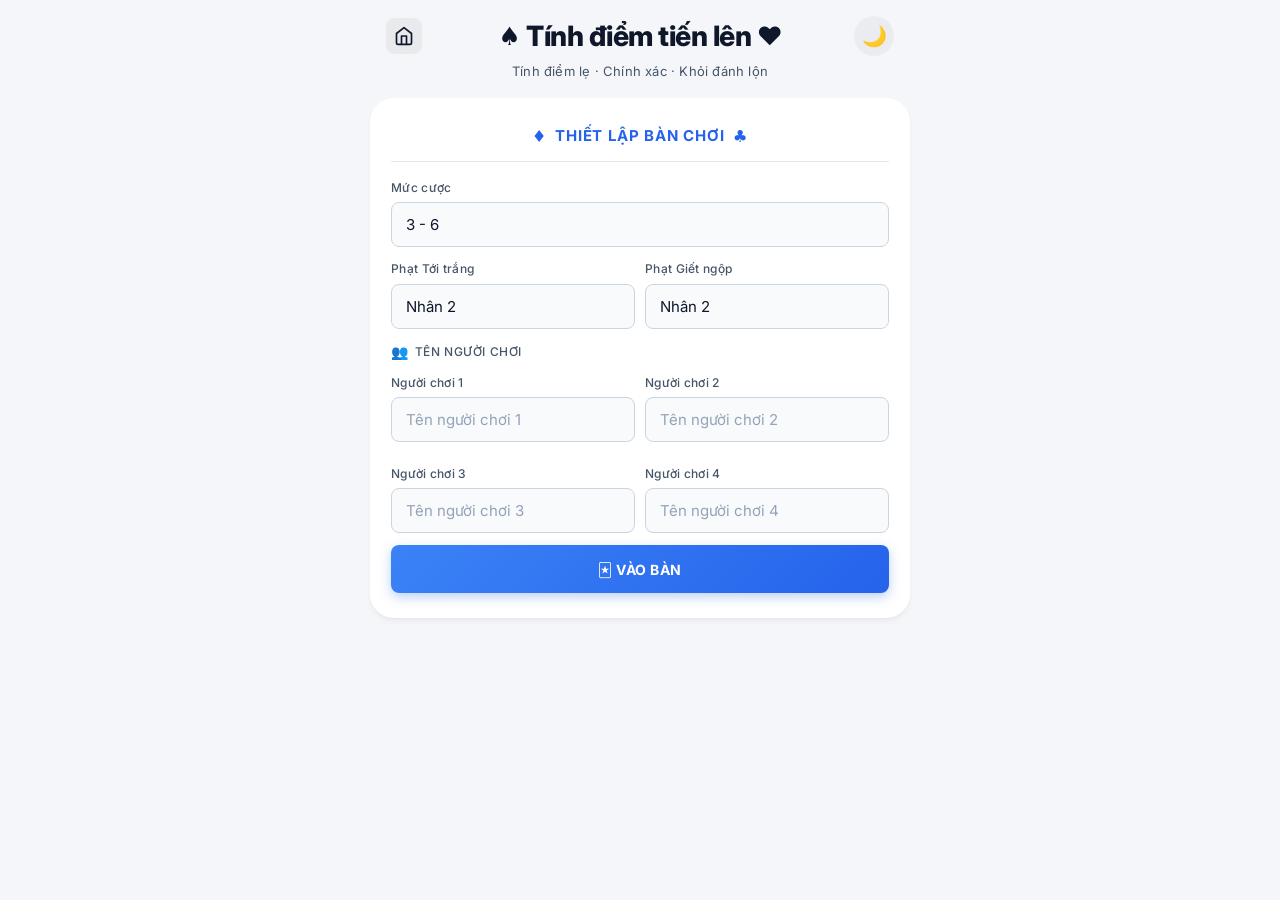
==== commit a93a8d55: "chinh sua ma nguon" ====
--- a/html/tienlen.html
+++ b/html/tienlen.html
@@ -8,11 +8,11 @@
         content="Tiến Lên Score — Ứng dụng tính điểm Tiến Lên miền Nam nhanh, chính xác. Giao diện Material Design.">
     <meta name="theme-color" content="#f8f9fa">
     <meta name="apple-mobile-web-app-status-bar-style" content="default">
-    <title>♠ Ghiền bài ♠</title>
-    <!-- Google Fonts: Roboto -->
+    <title>♠ Tính điểm tiến lên ♠</title>
+    <!-- Google Fonts: Inter -->
     <link rel="preconnect" href="https://fonts.googleapis.com">
     <link rel="preconnect" href="https://fonts.gstatic.com" crossorigin>
-    <link href="https://fonts.googleapis.com/css2?family=Roboto:wght@400;500;700;900&display=swap" rel="stylesheet">
+    <link href="https://fonts.googleapis.com/css2?family=Inter:wght@400;500;600;700;800;900&display=swap" rel="stylesheet">
     <link rel="stylesheet" href="../css/style-tienlen.css">
 </head>
 
@@ -30,17 +30,27 @@
 
         <!-- ===== HEADER ===== -->
         <header class="header">
-            <div class="header-row">
-                <h1>
+            <div class="header-row"
+                style="position: relative; display: flex; align-items: center; justify-content: center; min-height: 40px;">
+                <a href="../index.html" class="back-home-btn" aria-label="Về trang chủ" title="Về trang chủ"
+                    style="position: absolute; left: 0; text-decoration: none; display: flex; align-items: center; justify-content: center; width: 36px; height: 36px; background: rgba(0,0,0,0.05); border-radius: 8px; color: inherit;">
+                    <svg xmlns="http://www.w3.org/2000/svg" width="20" height="20" viewBox="0 0 24 24" fill="none"
+                        stroke="currentColor" stroke-width="2" stroke-linecap="round" stroke-linejoin="round">
+                        <path d="M3 9l9-7 9 7v11a2 2 0 0 1-2 2H5a2 2 0 0 1-2-2z"></path>
+                        <polyline points="9 22 9 12 15 12 15 22"></polyline>
+                    </svg>
+                </a>
+                <h1 style="margin: 0; text-align: center;">
                     <span class="logo-icon">♠️</span>
-                    <span class="title-text">Ghiền bài</span>
+                    <span class="title-text">Tính điểm tiến lên</span>
                     <span class="logo-icon">♥️</span>
                 </h1>
-                <button id="themeToggle" class="theme-toggle-btn" aria-label="Đổi theme">
+                <button id="themeToggle" class="theme-toggle-btn" aria-label="Đổi theme"
+                    style="position: absolute; right: 0;">
                     <span class="theme-icon">🌙</span>
                 </button>
             </div>
-            <p>Tính điểm lẹ · Chính xác · Khỏi đánh lộn</p>
+            <p style="text-align: center; margin-top: 5px;">Tính điểm lẹ · Chính xác · Khỏi đánh lộn</p>
         </header>
 
         <!-- ============================================
@@ -232,6 +242,8 @@
                     <select id="pigTypeSelect">
                         <option value="black">Heo đen</option>
                         <option value="red">Heo đỏ</option>
+                        <option value="triplePair">3 đôi thông</option>
+                        <option value="fourKind">Tứ quý</option>
                     </select>
                 </div>
                 <button id="addPigBtn" class="btn action-btn">Thêm chặt heo</button>
@@ -257,7 +269,7 @@
                         <select id="rottenVictimSelect"></select>
                     </div>
                 </div>
-                <div class="input-grid" style="grid-template-columns: repeat(3, 1fr);">
+                <div class="input-grid" style="grid-template-columns: repeat(2, 1fr);">
                     <div class="form-group">
                         <label>Heo đen</label>
                         <select id="rottenBlackInput">
@@ -281,6 +293,16 @@
                     <div class="form-group">
                         <label>3 đôi thông</label>
                         <select id="rottenTriplePairInput">
+                            <option value="0">0</option>
+                            <option value="1">1</option>
+                            <option value="2">2</option>
+                            <option value="3">3</option>
+                            <option value="4">4</option>
+                        </select>
+                    </div>
+                    <div class="form-group">
+                        <label>Tứ quý</label>
+                        <select id="rottenFourKindInput">
                             <option value="0">0</option>
                             <option value="1">1</option>
                             <option value="2">2</option>
